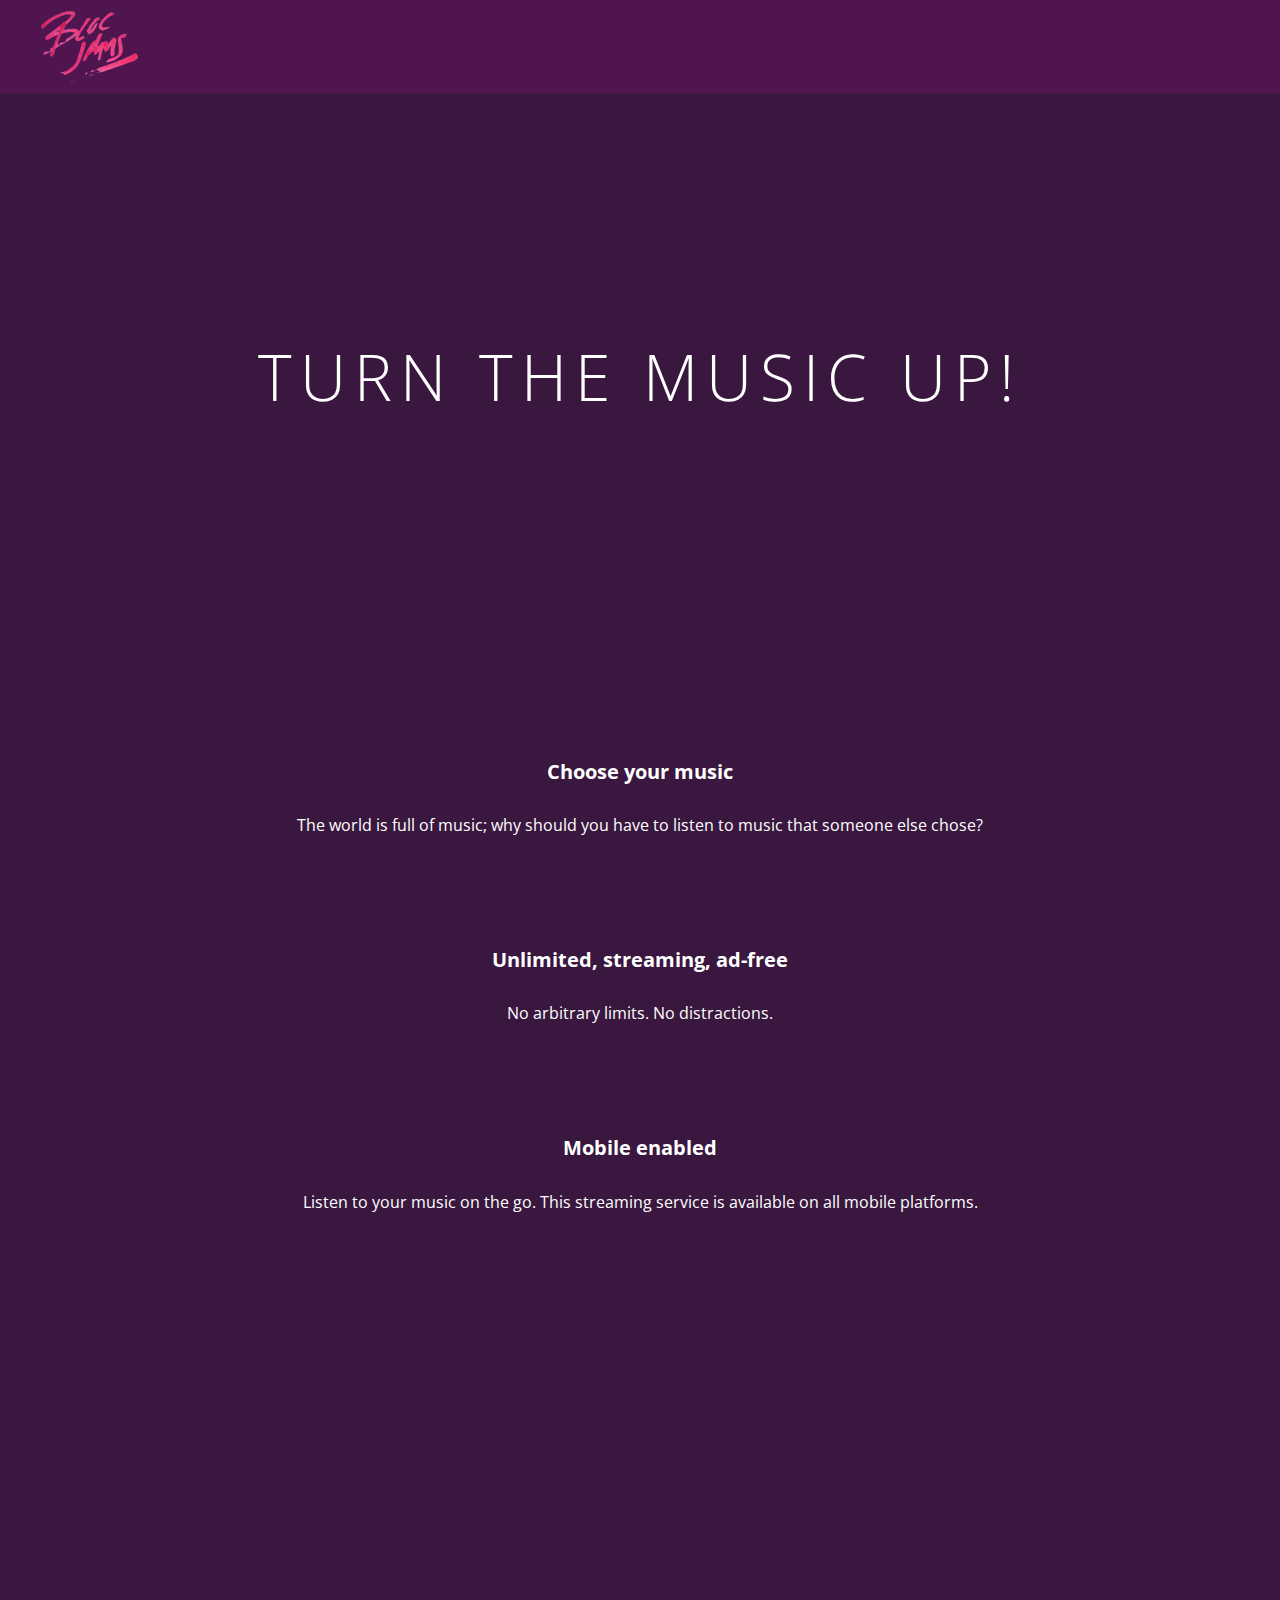
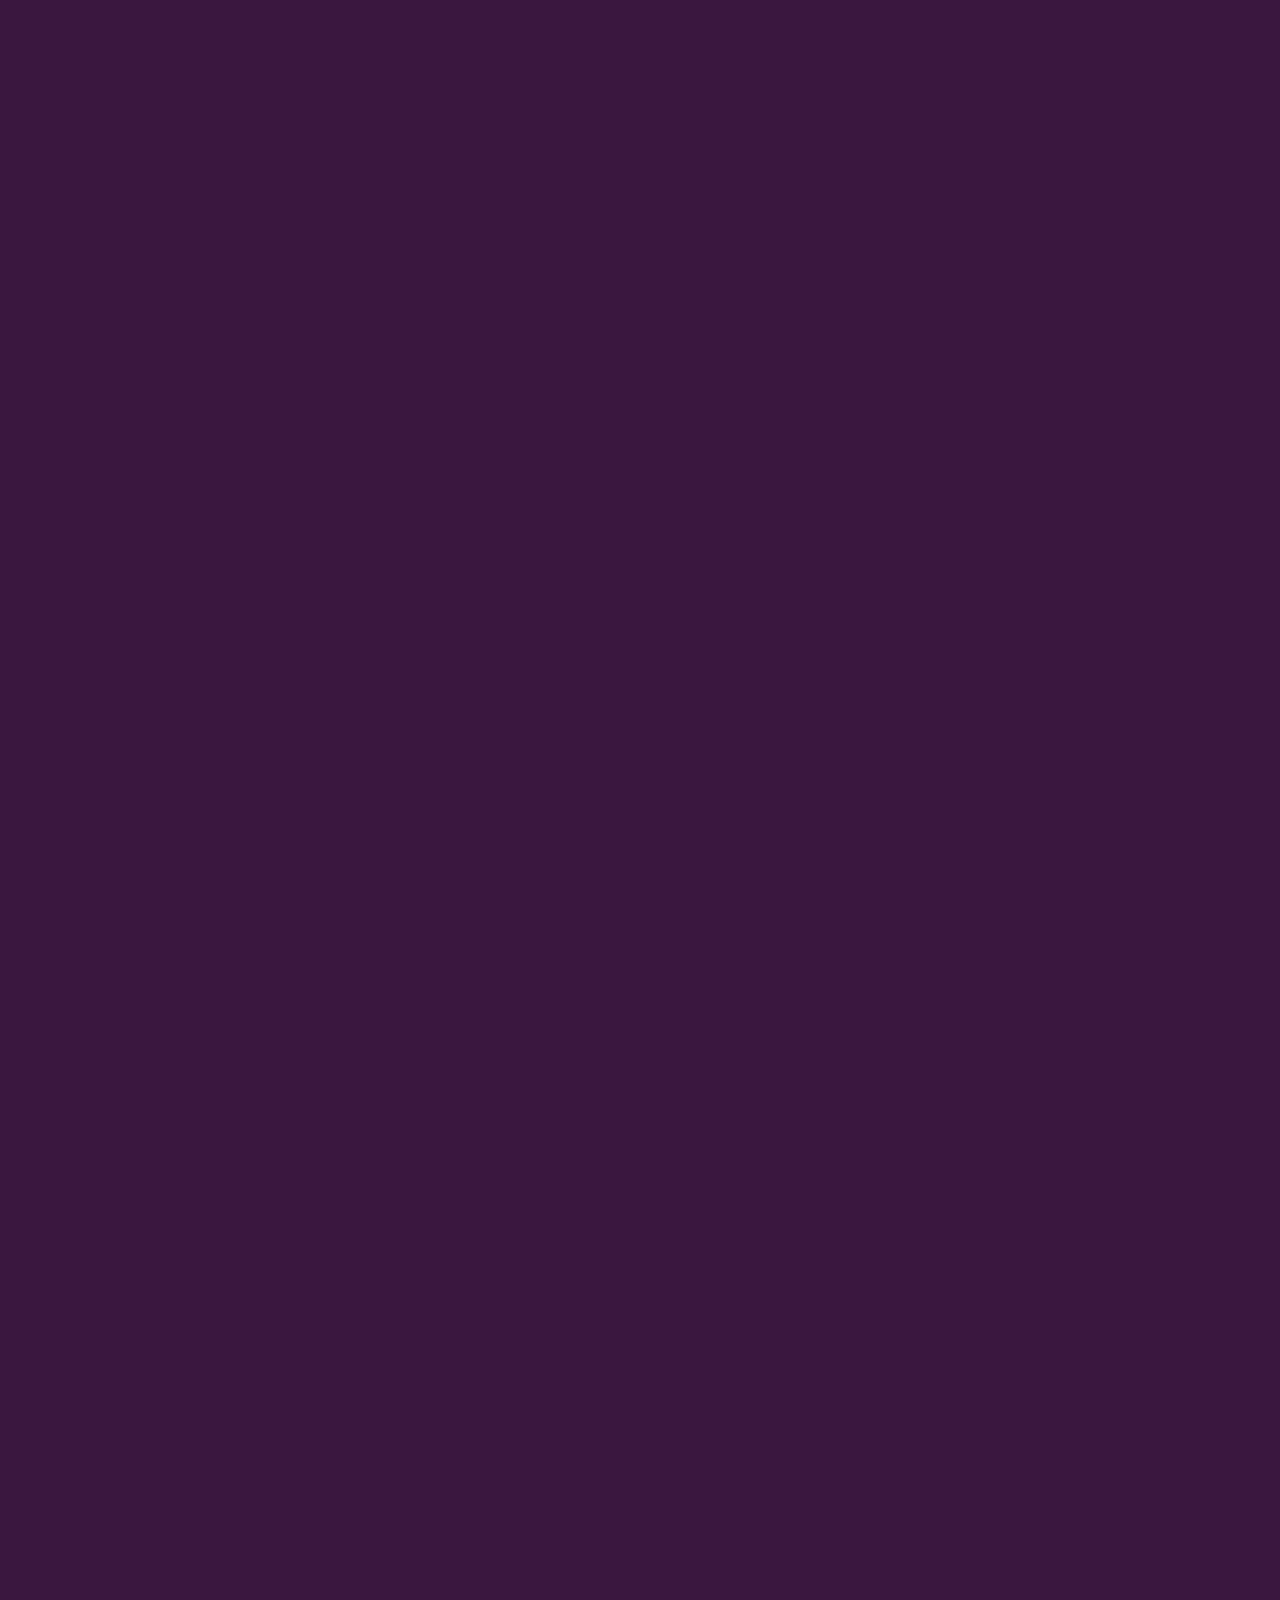
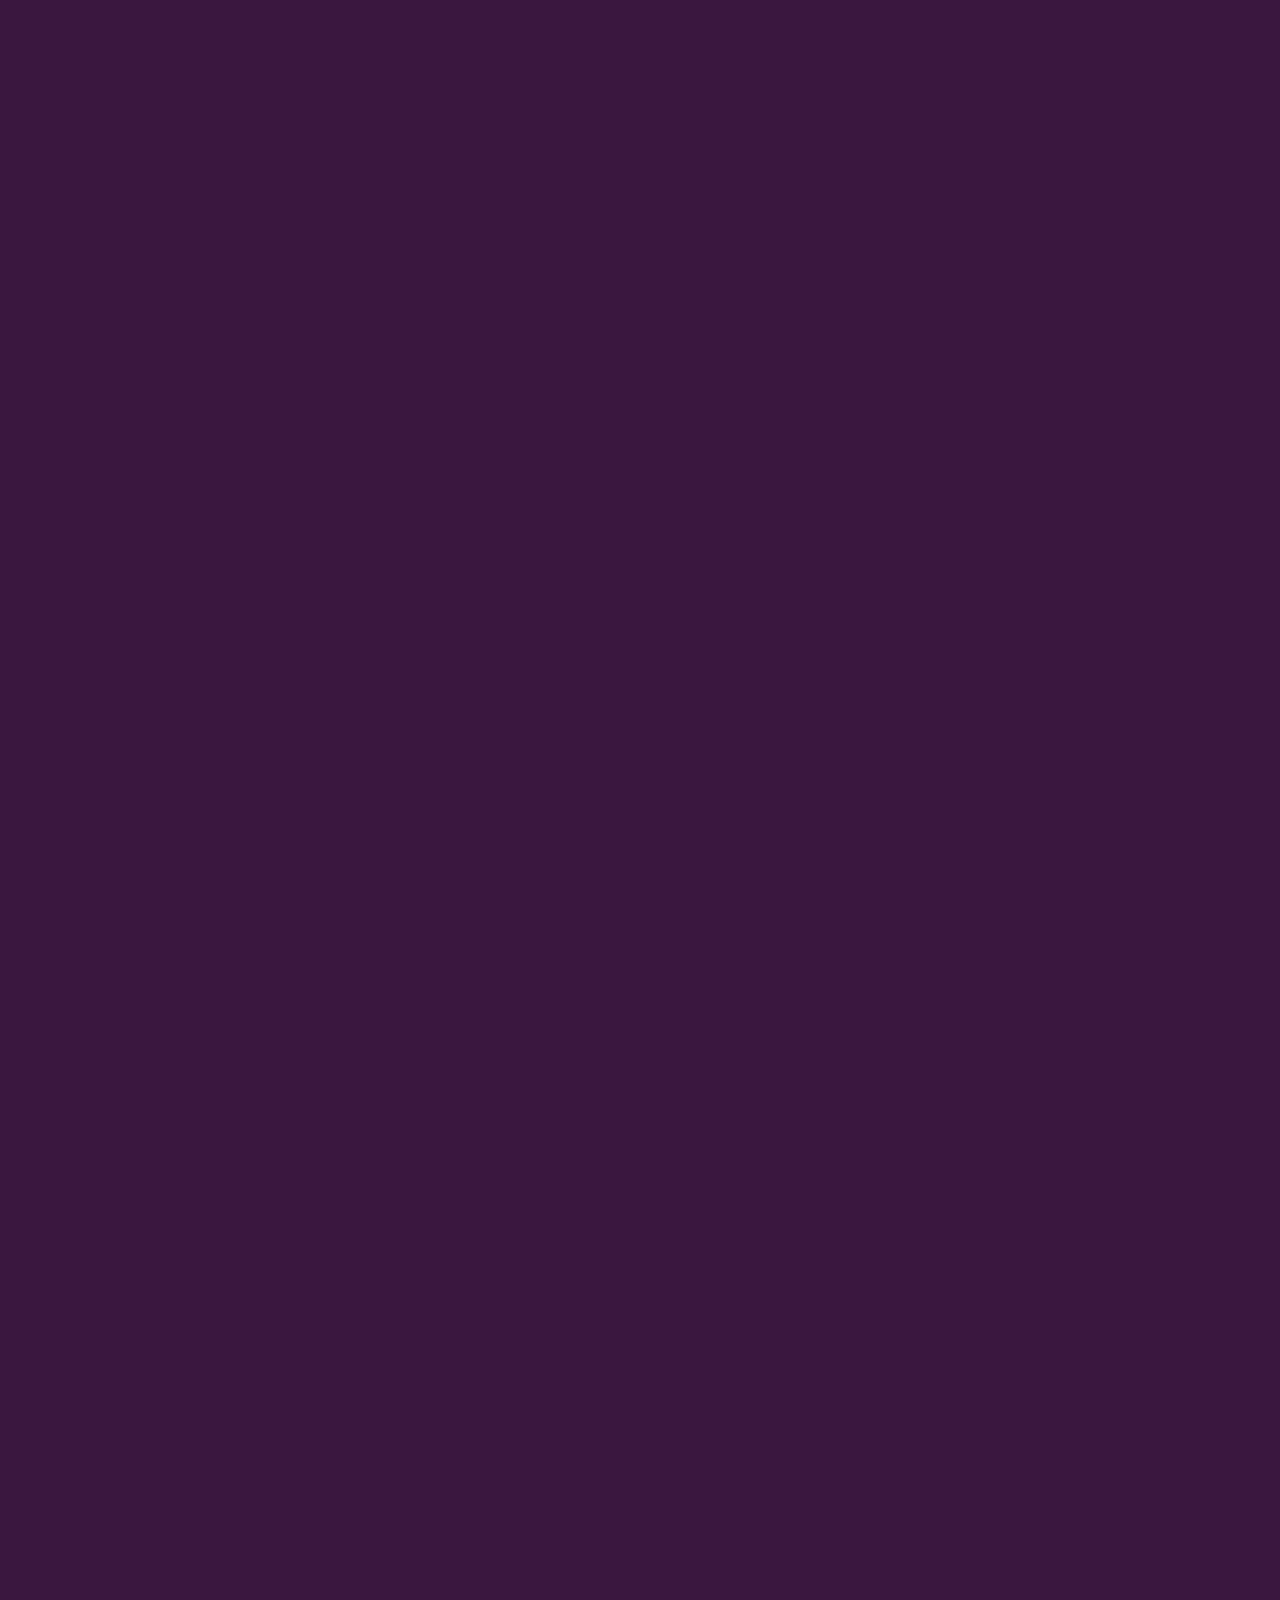
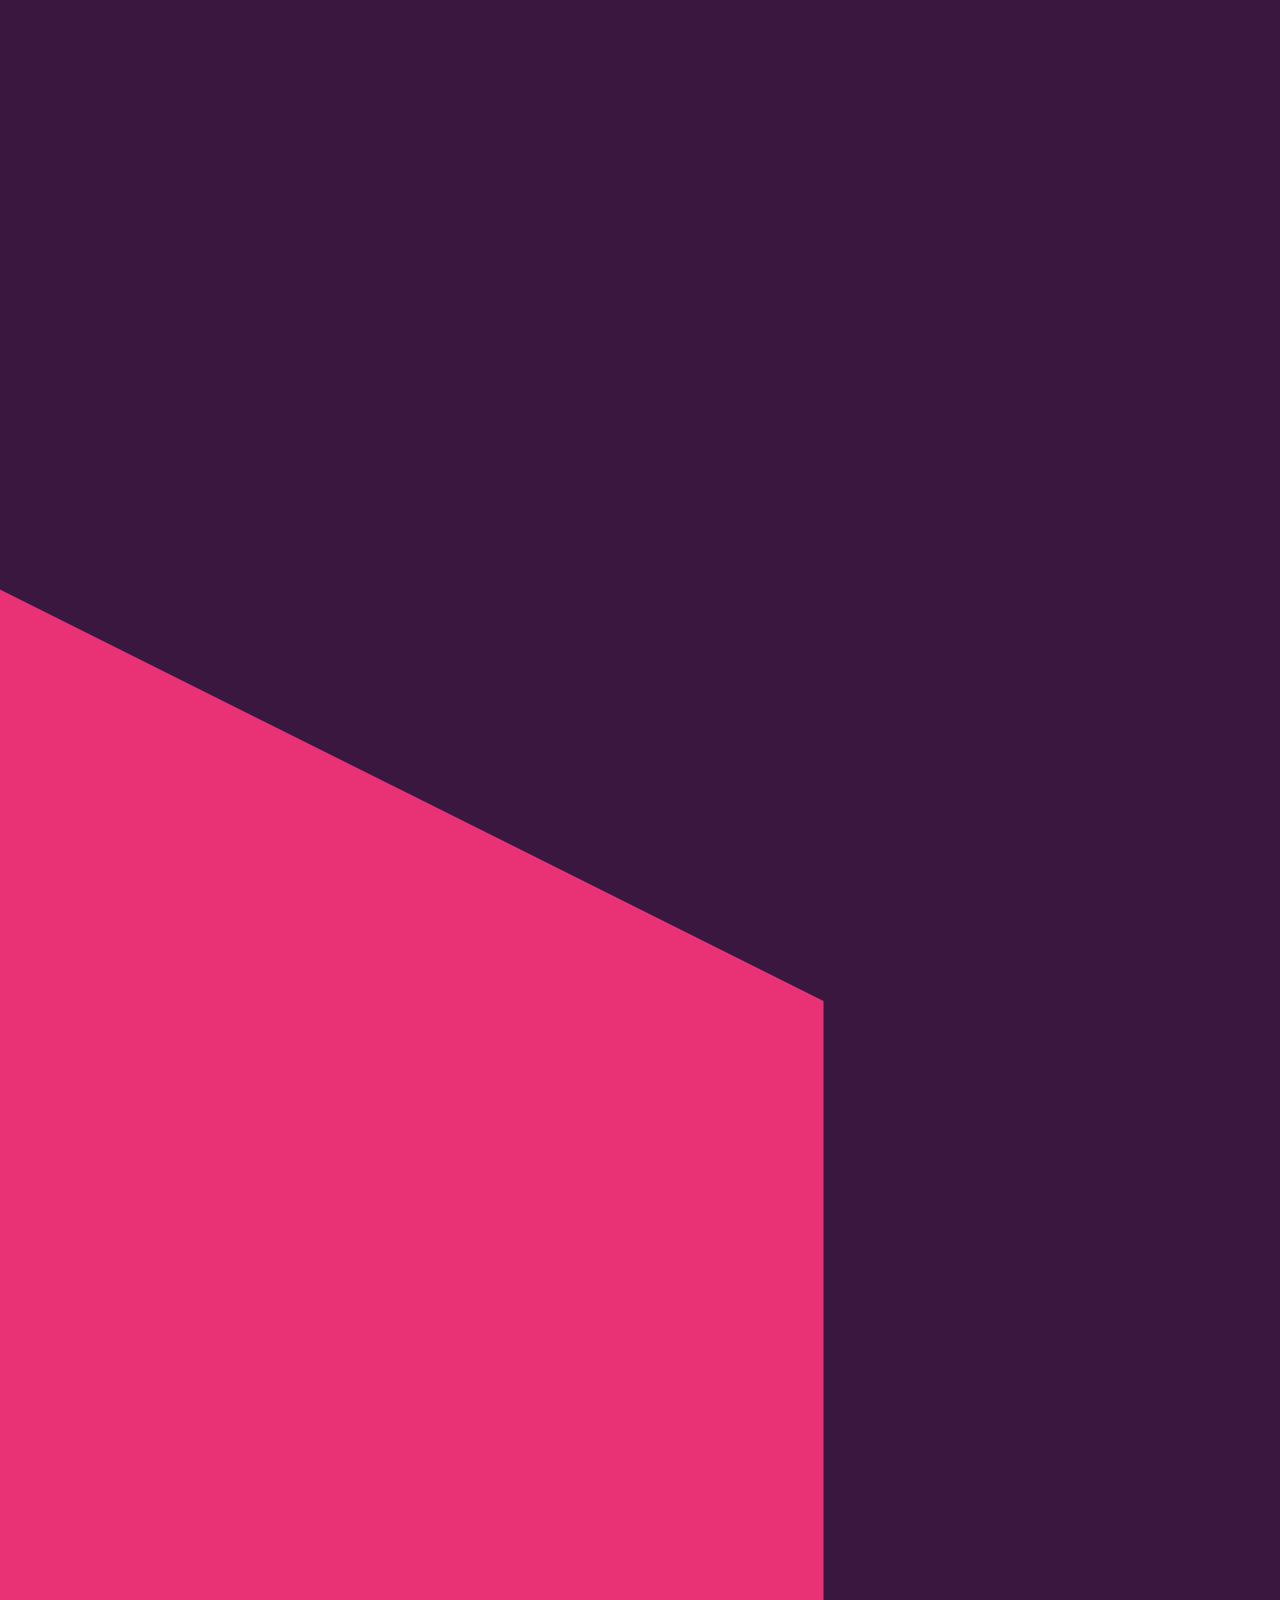
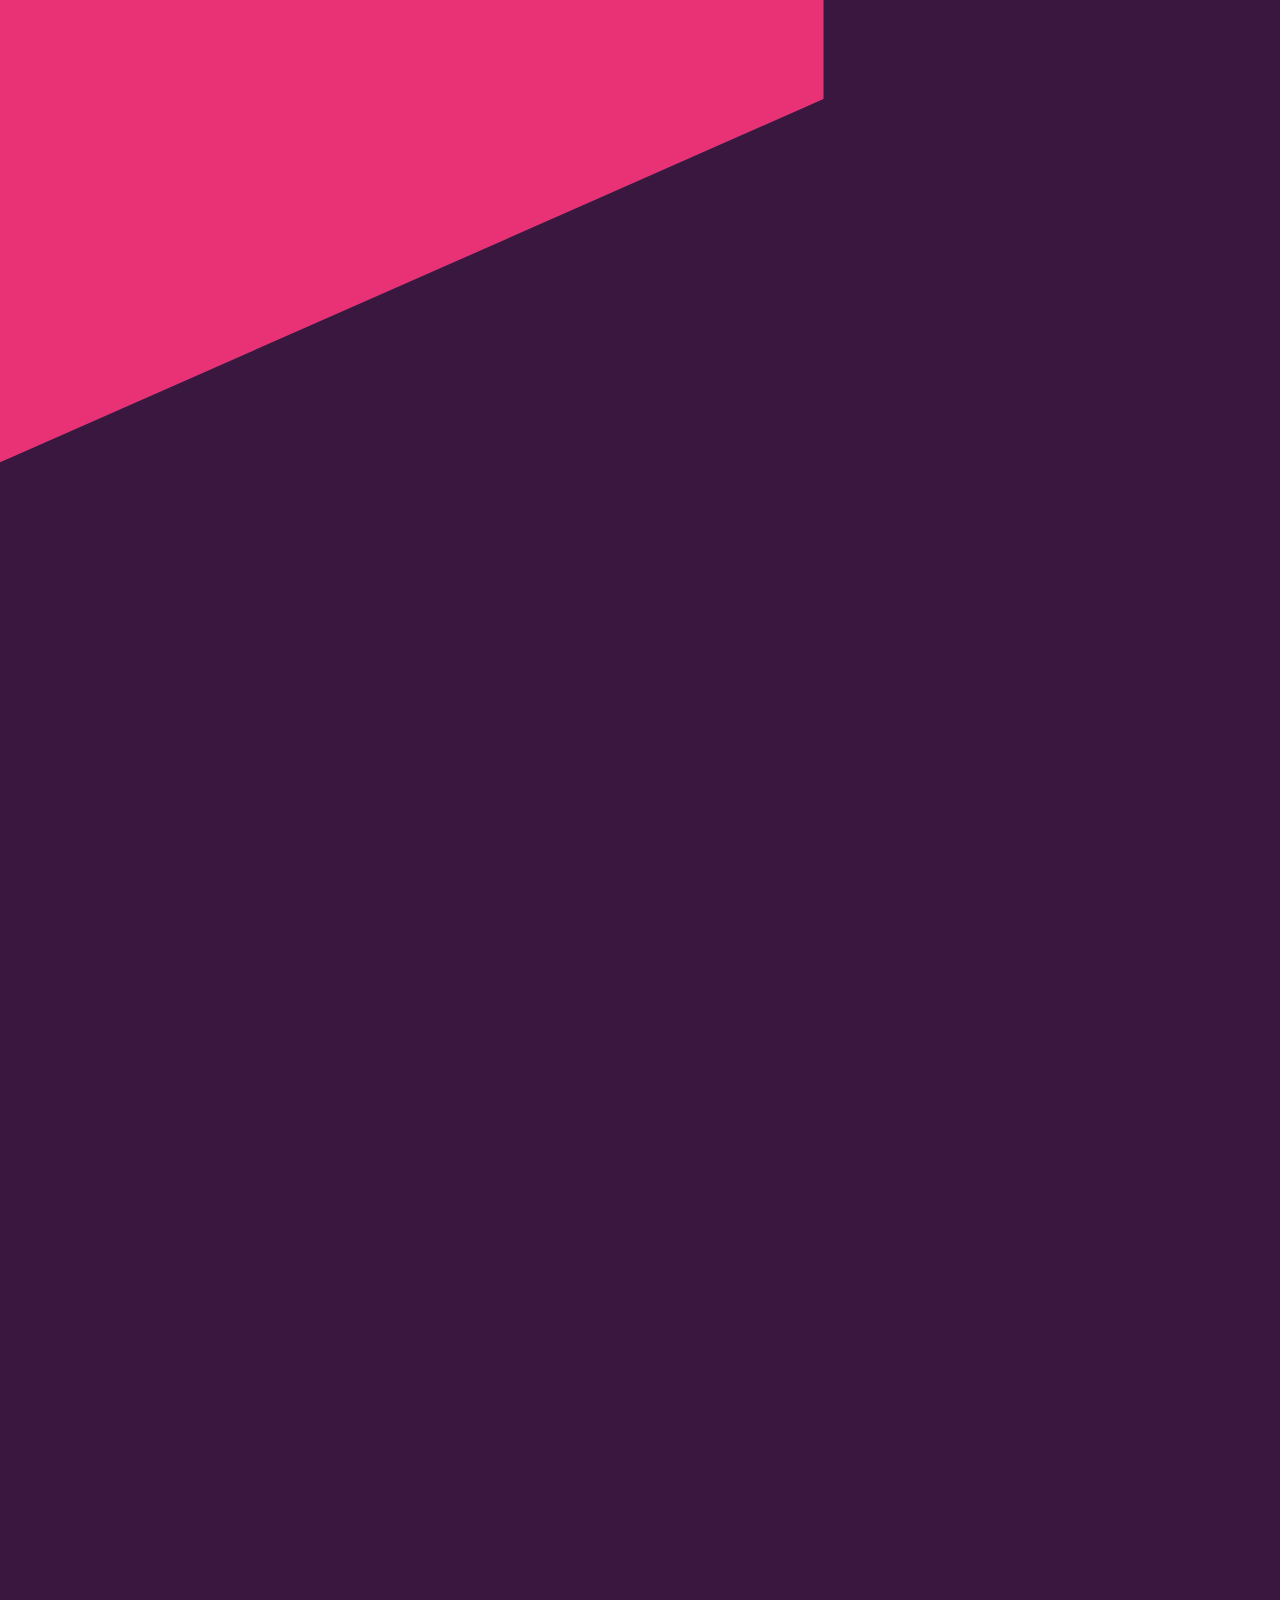
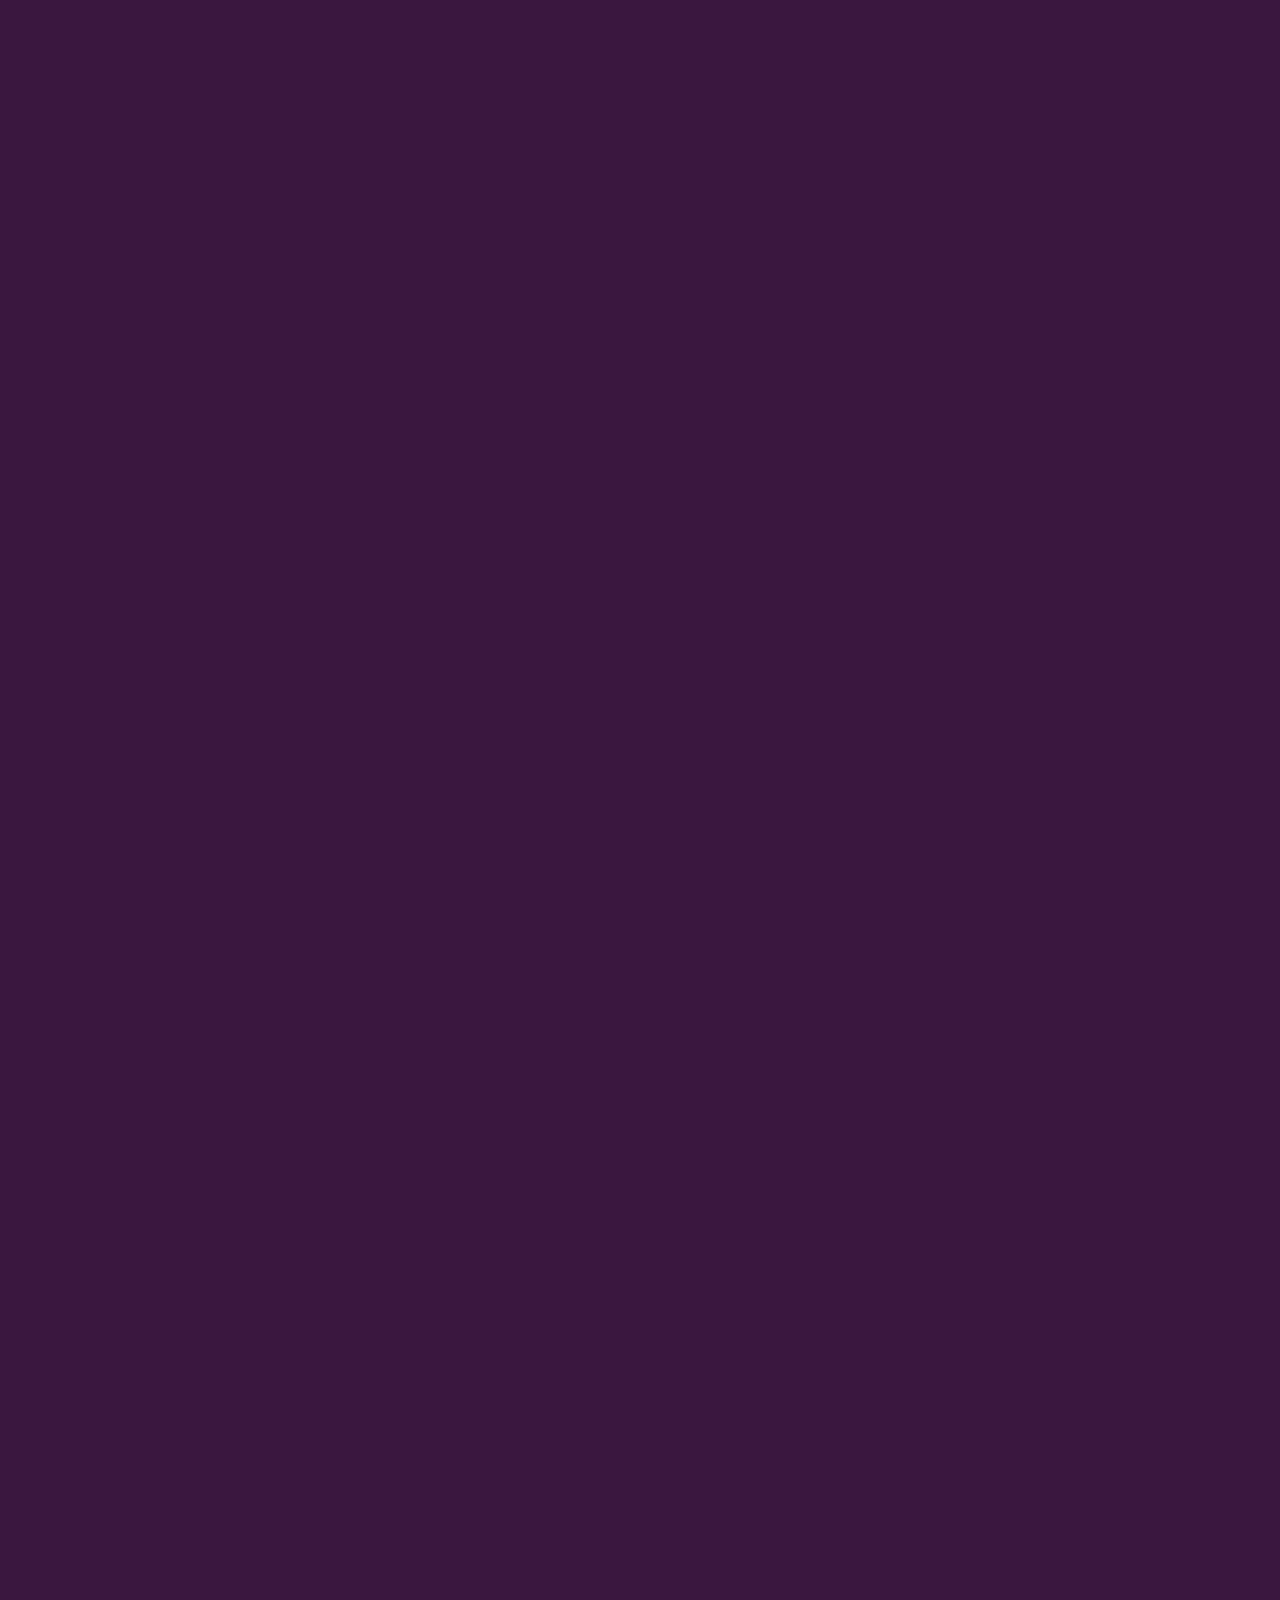
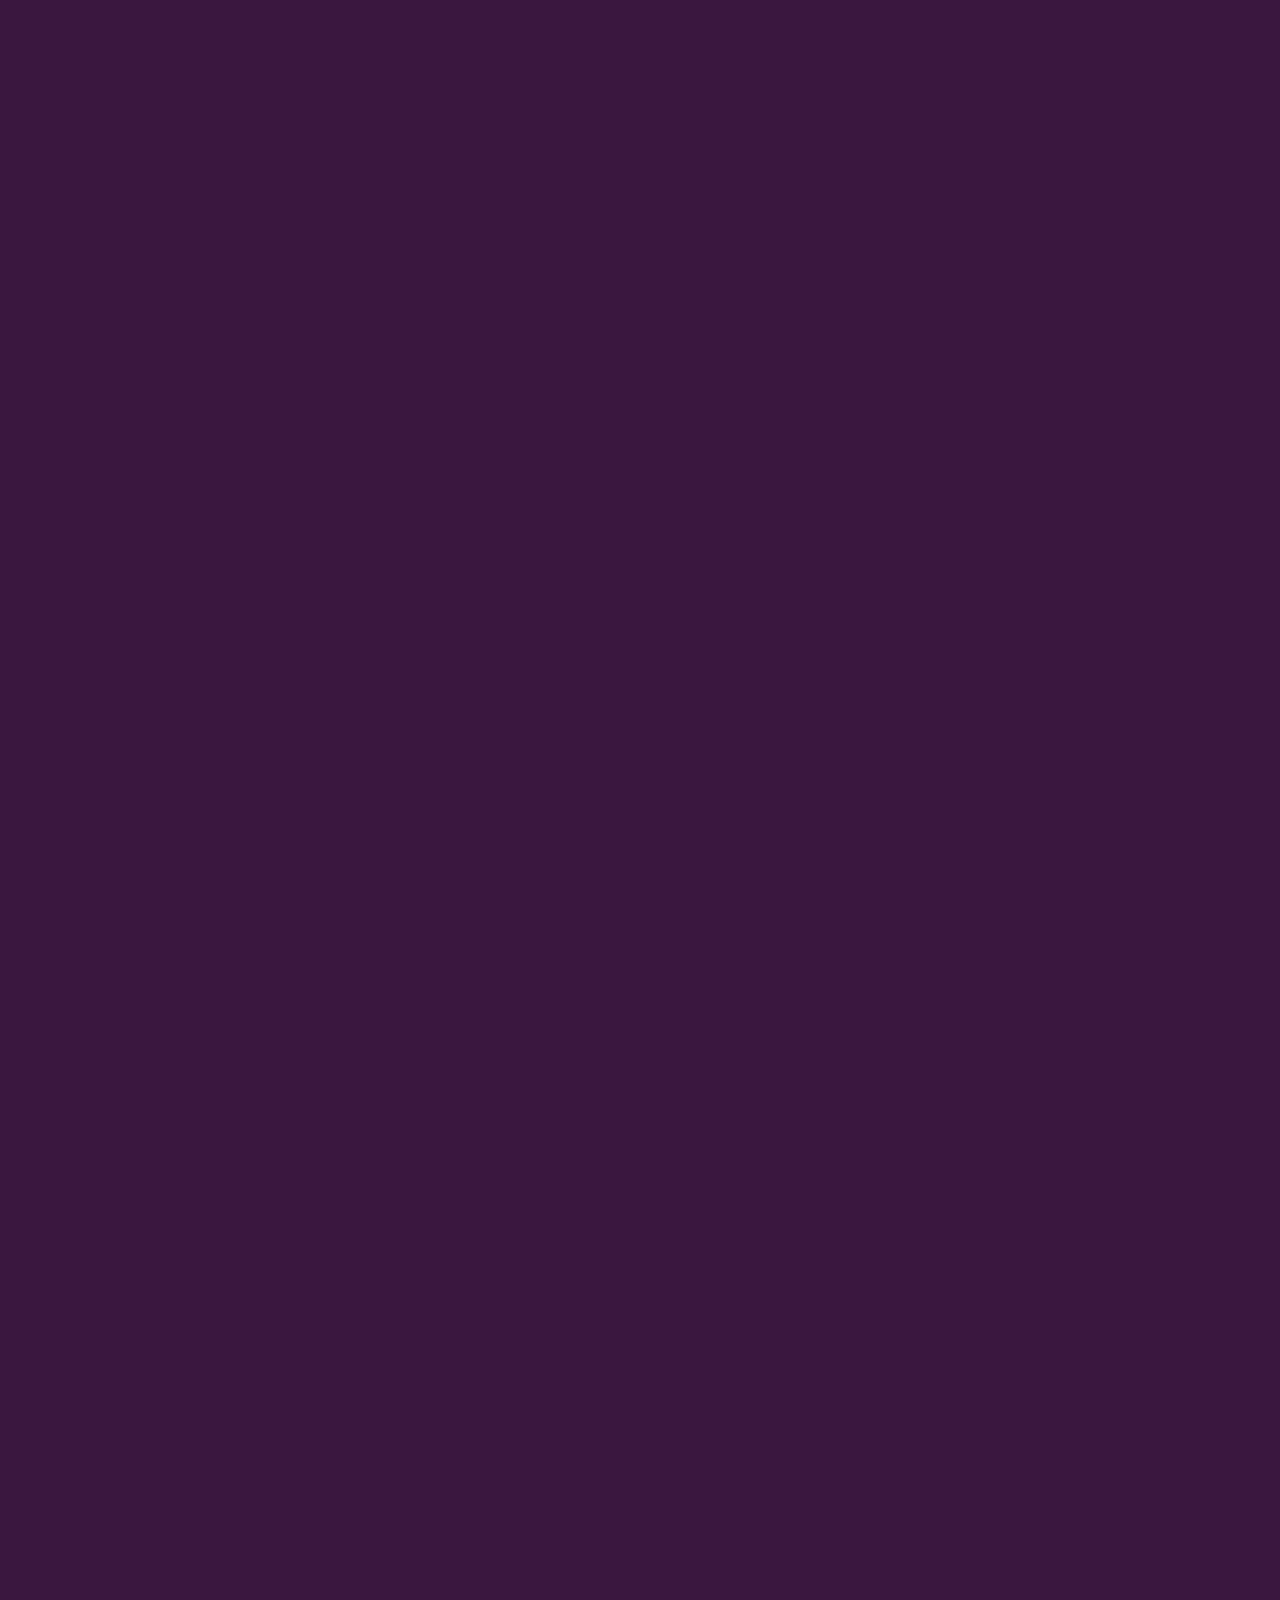
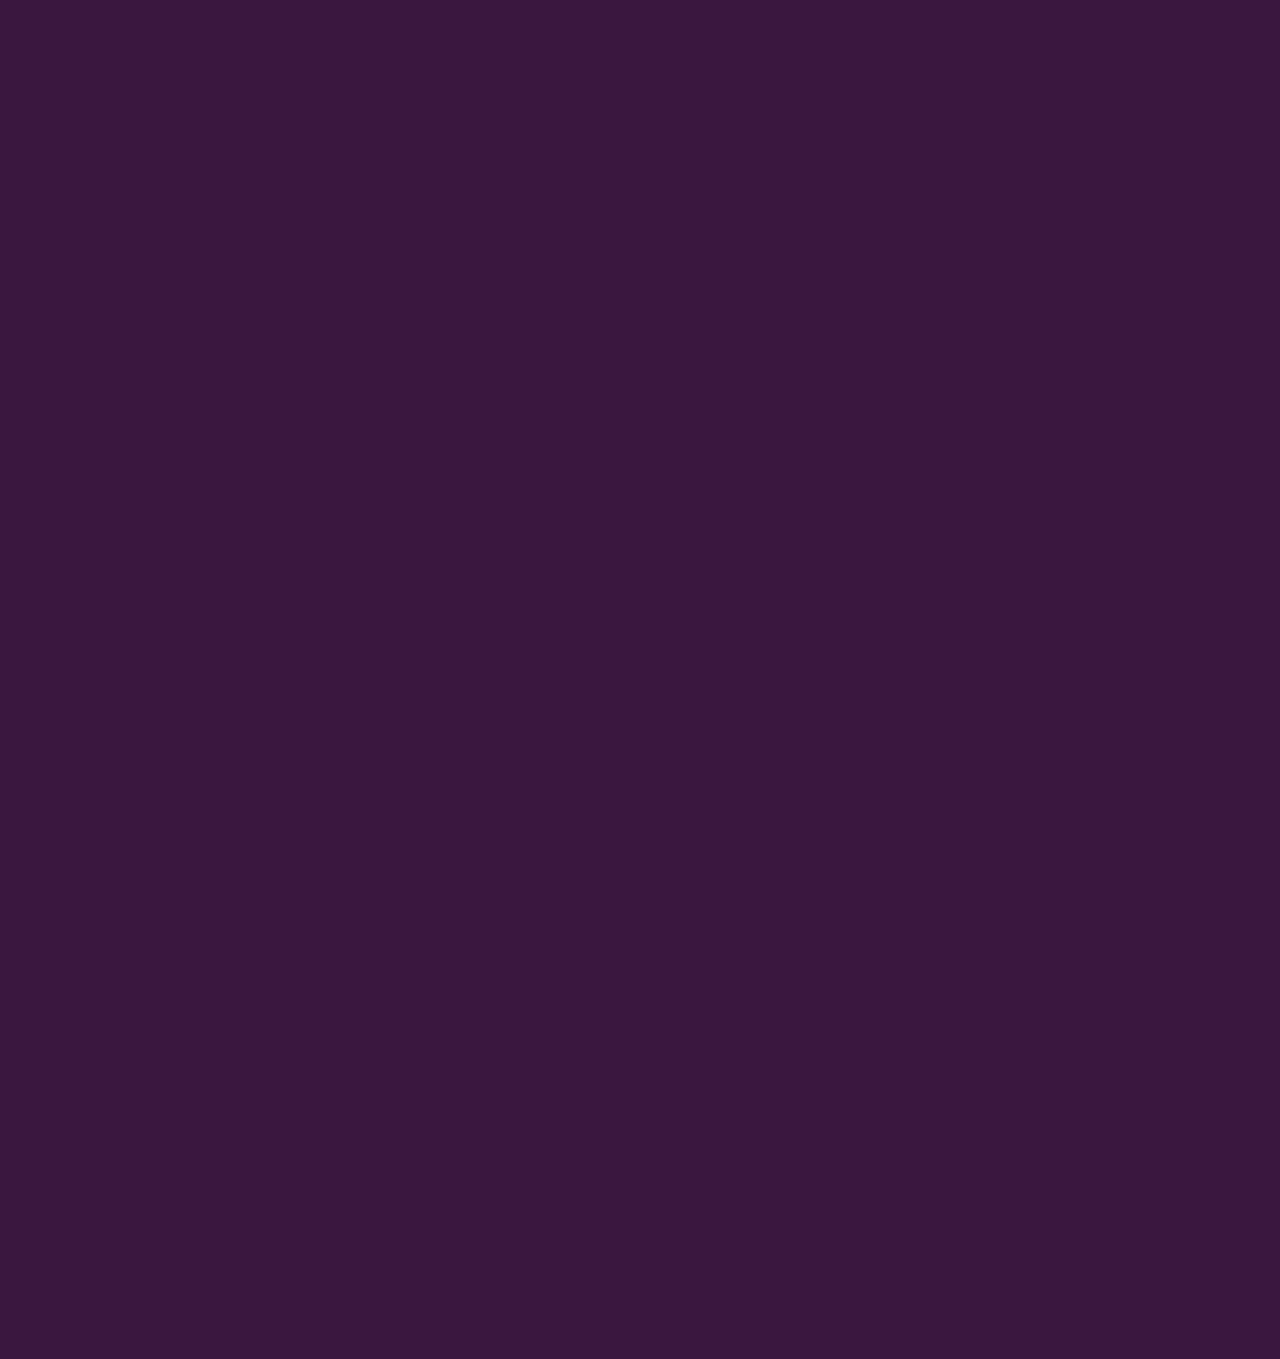
==== index.html @ 5a283691 "Collection View" ====
<!DOCTYPE html>
<html>
    <head>
        <title>Bloc Jams</title>
        <meta name="viewport" content="width=device-width, initial-scale=1">
        <link rel="stylesheet" type="text/css" href="http://fonts.googleapis.com/css?family=Open+Sans:400,800,600,700,300">
        <link rel="stylesheet" type="text/css" href="http://code.ionicframework.com/ionicons/2.0.1/css/ionicons.min.css">
        <link rel="stylesheet" type="text/css" href="styles/normalize.css">
        <link rel="stylesheet" type="text/css" href="styles/main.css">
        <link rel="stylesheet" type="text/css" href="styles/landing.css">
    </head>
    <body class="landing">
        <nav class="navbar">
            <a href="index.html" class="logo">
                <img src="assets/images/bloc_jams_logo.png" alt="bloc jams logo">
            </a>
            <div class="links-container">
                <a href="collection.html" class="navbar-link">collection></a>
            </div>
        </nav>
        <section class="hero-content">
            <h1 class="hero-title">Turn the music up!</h1>
        </section>
        <section class="selling-points container" "clearfix">
            <div class="point column third">
                <span class="ion-music-note"></span>
                <h5 class="point-title">Choose your music</h5>
                <p class="point-description">The world is full of music; why should you have to listen to music that someone else chose?</p>
            </div>
        <div class="point column third">
            <span class="ion-radio-waves"></span>
            <h5 class="point-title">Unlimited, streaming, ad-free</h5>
            <p class="point-description">No arbitrary limits. No distractions.</p>
        </div>
        <div class="point column third">
            <span class="ion-iphone"></span>
            <h5 class="point-title">Mobile enabled</h5>
            <p class="point-description">Listen to your music on the go. This streaming service is available on all mobile platforms.</p>
        </div>
        </section>
    </body>

</html>
---- styles/main.css ----
*, *:before, *:after {
    -moz-box-sizing: border-box;
    -webkit-box-sizing: border-box;
    box-sizing: border-box;
}

html {
    height: 100%;
    font-size: 100%;
}

body {
    font-family: 'Open Sans';
    color: white;
    min-height: 100%;
}

body.landing {
    background-color: rgb(58,23,63);
}

.navbar {
    padding: 0.5rem;
    position: relative;
    background-color: rgb(101,18,95);
    background-color: rgba(101,18,95,0.5);
    z-index: 1;
}

.navbar .logo {
    position: relative;
    left: 2rem;
    cursor: pointer;
}

.navbar .links-container {
    display: table;
    position: absolute;
    top: 0;
    right: 0;
    height: 100px;
    color: white;
    text-decoration: none;
}

.links-container .navbar-link {
    display: table-cell;
    position: relative;
    height: 100%;
    padding-left: 1rem;
    padding-right: 1rem;
    vertical-align: middle;
    color: white;
    font-size: 0625rem;
    letter-spacing: 0.05rem;
    font-weight: 700;
    text-transform: uppercase;
    text-decoration: none;
    cursor: pointer;
}

.links-container .navbar-link:hover {
    color: rgb(233,50,117);
}

.links-container .navbar-link:active {
    background-color: white;

.hero-content {
    position: relative;
    min-height: 600px;
    background-image: url(assets/images/bloc_jams_bg.jpg)
    background-repeat: no-repeat;
    background-position: center center;
    background-size: cover;
}

.hero-content .hero-title {
    position: absolute;
    top: 40%;
    -webkit-transform: translateY(-50%);
    -moz-transform: translateY(-50%);
    -ms-transform: translateY(-50%);
    transform: translateY(-50%);
    width: 100%;
    text-align: center;
    font-size: 4rem;
    font-weight: 300;
    text-transform: uppercase;
    letter-spacing: 0.5rem;
    text-shadow: 1px 1px 0px rgb(58,23,63);
}

.selling-points {
    position: relative;
    display: table;
    width: 100%;
}

.point {
    display: table-cell;
    position: relative;
    width: 33.3%;
    padding: 2rem;
    text-align: center;
}

.point .point-title {
    font-size: 1.25rem;
}

.ion-music-note,
.ion-radio-waves,
.ion-iphone {
    color: rgb(233,50,177);
    font-size: 5rem;
}

.container {
    margin: 0 auto;
    max-width: 64rem;
}

/*Medium and small screens (640px) */
@media (min-width: 640px) {
    html {font-size: 112%;}
    
    .column {
        float: left;
        padding-left: 1rem;
        padding-right: 1rem;
    }
    
    .column.full {width: 100%;}
    .column.two-thirds {width: 66.7%;}
    .column.half {width: 50%;}
    .column.third {widows: 33.3%;}
    .column.fourth {width: 25%;}
    .column.flow-opposite {float: right;}
}

/*large screens (1024px) */
@media (min-width: 1024px) {
    html {font-size: 120%;}
}

.clearfix: :before,
.clearfix: :after {
    content: " ";
    display: table;
}

.clearfix: :after {
    clear: both;
}
---- styles/landing.css ----
body.landing {
    background-color: rgb(58,23,63);
}

.hero-content {
    position: relative;
    min-height: 600px;
    background-image: url(assets/images/bloc_jams_bg.jpg);
    background-repeat: no-repeat;
    background-position: center center;
    background-size: cover;
}

.hero-content .hero-title {
    position: absolute;
    top: 40%;
    -webkit-transform: translateY(-50%);
    -moz-transform: translateY(-50%);
    transform: translateY(-50%);
    width: 100%;
    text-align: center;
    font-size: 4rem;
    font-weight: 300;
    text-transform: uppercase;
    letter-spacing: 0.5rem;
    text-shadow: 1px 1px 0px rgb(58,23,63);
}

.selling-points {
    position: relative;
    -webkit-box-sizing: border-box;
    -moz-box-sizing: border-box;
    box-sizing: border-box;
}

.point {
    position: relative;
    padding: 2rem;
    text-align: center;
}

.point .point-title {
    font-size: 1.25rem;
}

.ion-music-note,
.ion-radio-waves,
.ion-iphone {
    color: rgb(233,50,117);
    font-size: 5rem;
}
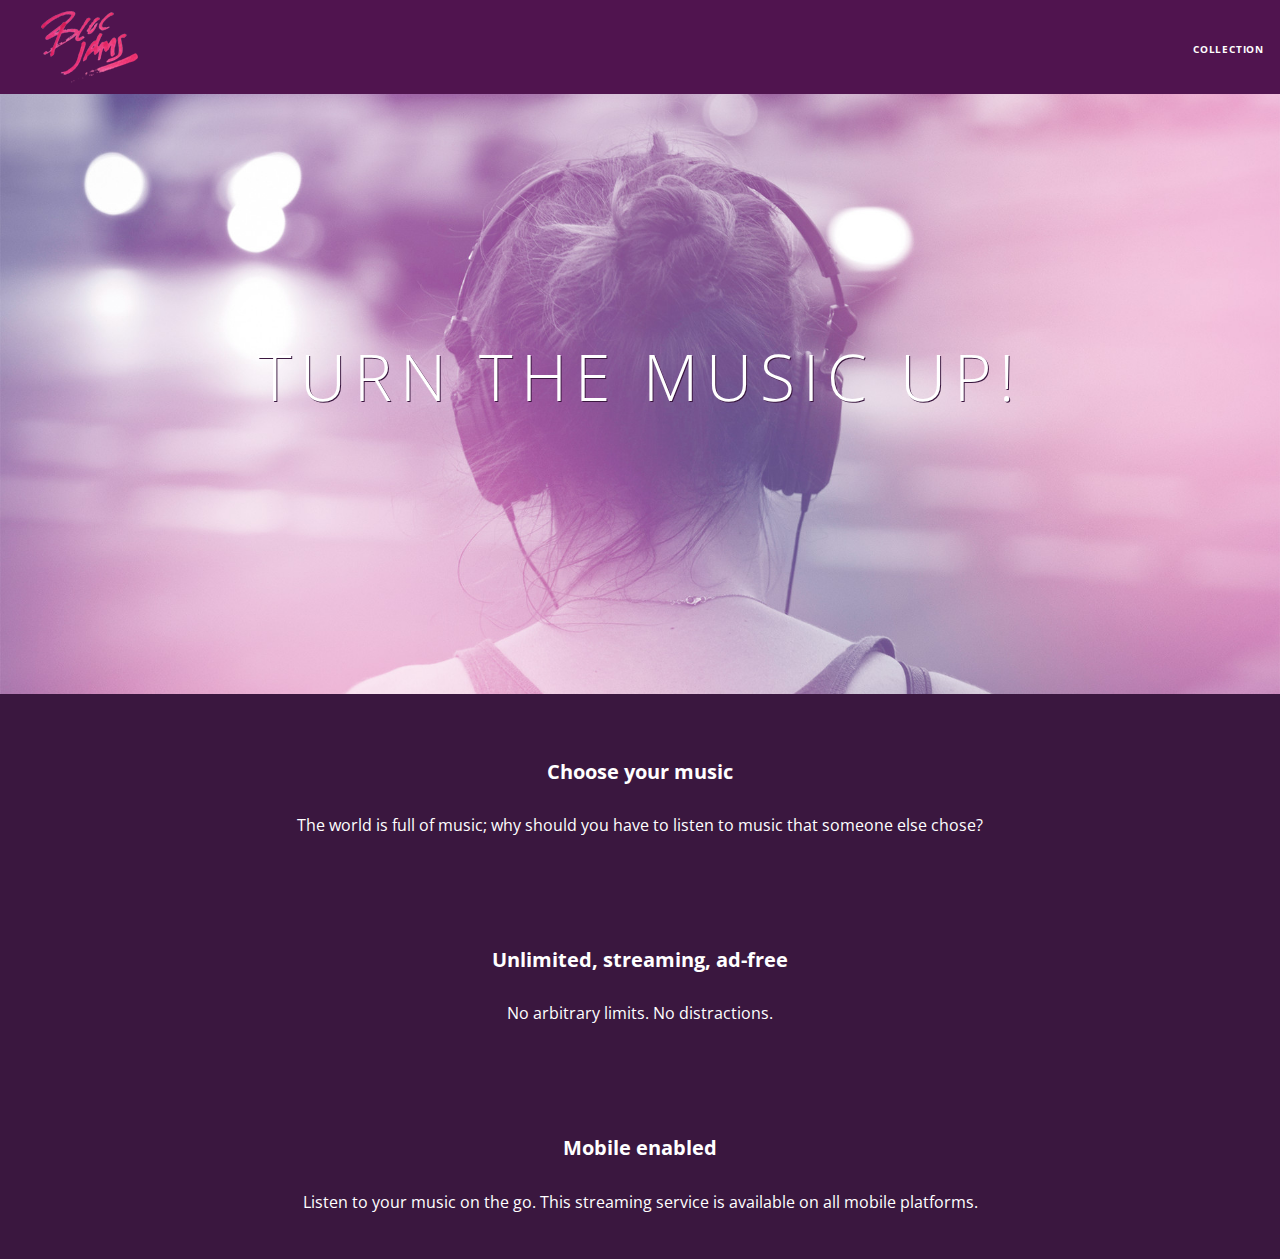
==== commit 17fbaf45: "Fixing previous errors" ====
--- a/index.html
+++ b/index.html
@@ -15,7 +15,7 @@
                 <img src="assets/images/bloc_jams_logo.png" alt="bloc jams logo">
             </a>
             <div class="links-container">
-                <a href="collection.html" class="navbar-link">collection></a>
+                <a href="collection.html" class="navbar-link">collection</a>
             </div>
         </nav>
         <section class="hero-content">
--- a/styles/main.css
+++ b/styles/main.css
@@ -51,7 +51,7 @@
     padding-right: 1rem;
     vertical-align: middle;
     color: white;
-    font-size: 0625rem;
+    font-size: 0.625rem;
     letter-spacing: 0.05rem;
     font-weight: 700;
     text-transform: uppercase;
@@ -69,7 +69,7 @@
 .hero-content {
     position: relative;
     min-height: 600px;
-    background-image: url(assets/images/bloc_jams_bg.jpg)
+    background-image: url(../assets/images/bloc_jams_bg.jpg)
     background-repeat: no-repeat;
     background-position: center center;
     background-size: cover;
--- a/styles/landing.css
+++ b/styles/landing.css
@@ -5,7 +5,7 @@
 .hero-content {
     position: relative;
     min-height: 600px;
-    background-image: url(assets/images/bloc_jams_bg.jpg);
+    background-image: url(../assets/images/bloc_jams_bg.jpg);
     background-repeat: no-repeat;
     background-position: center center;
     background-size: cover;
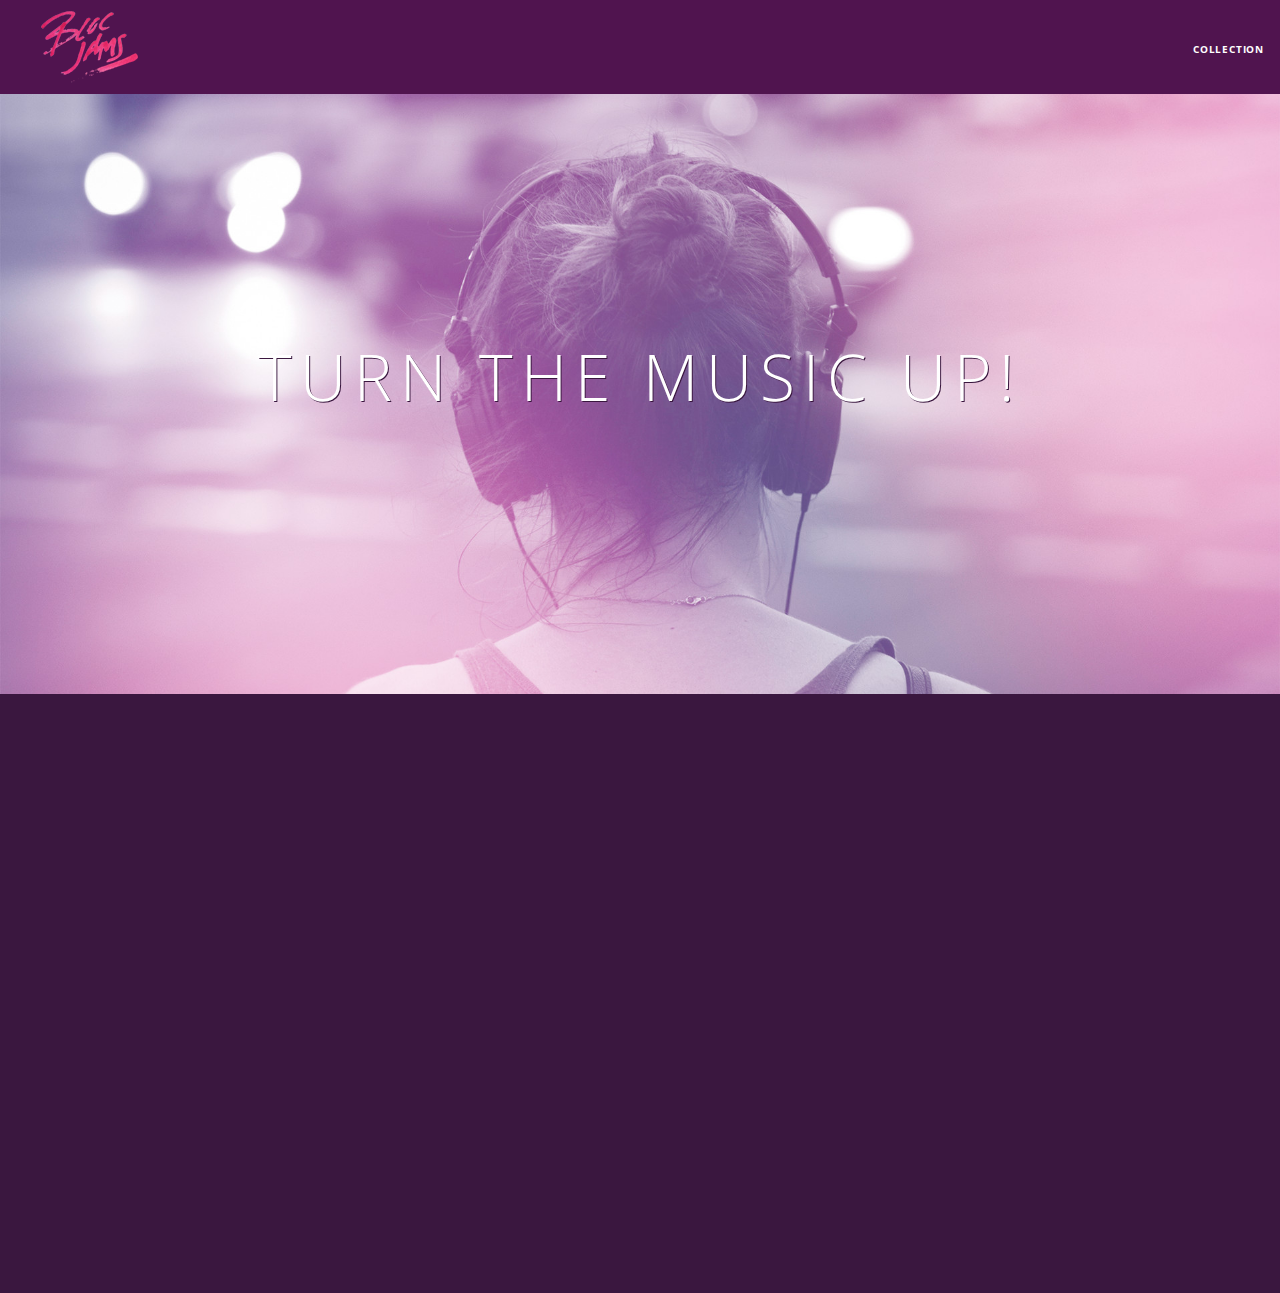
==== commit 6666997f: "Add JS file for BlocSpot" ====
--- a/index.html
+++ b/index.html
@@ -38,6 +38,9 @@
             <p class="point-description">Listen to your music on the go. This streaming service is available on all mobile platforms.</p>
         </div>
         </section>
+        <script>
+            <script src="scripts/landing.js">
+        </script>
     </body>
 
 </html>--- a/styles/landing.css
+++ b/styles/landing.css
@@ -37,6 +37,16 @@
     position: relative;
     padding: 2rem;
     text-align: center;
+    opacity: 0;
+    -webkit-transform: scaleX(0.9) translateY(3rem);
+    -moz-transform: scaleX(0.9) translateY(3rem);
+    transform: scale(0.9) translateY(3rem);
+    -webkit-transition: all 0.25s linear;
+    -moz-transition: all 0.25s linear;
+    transition: all 0.25s linear;
+    -webkit-transition-delay: 0.2s;
+    -moz-transition-delay: 0.2s;
+    transition-delay: 0.2s;
 }
 
 .point .point-title {
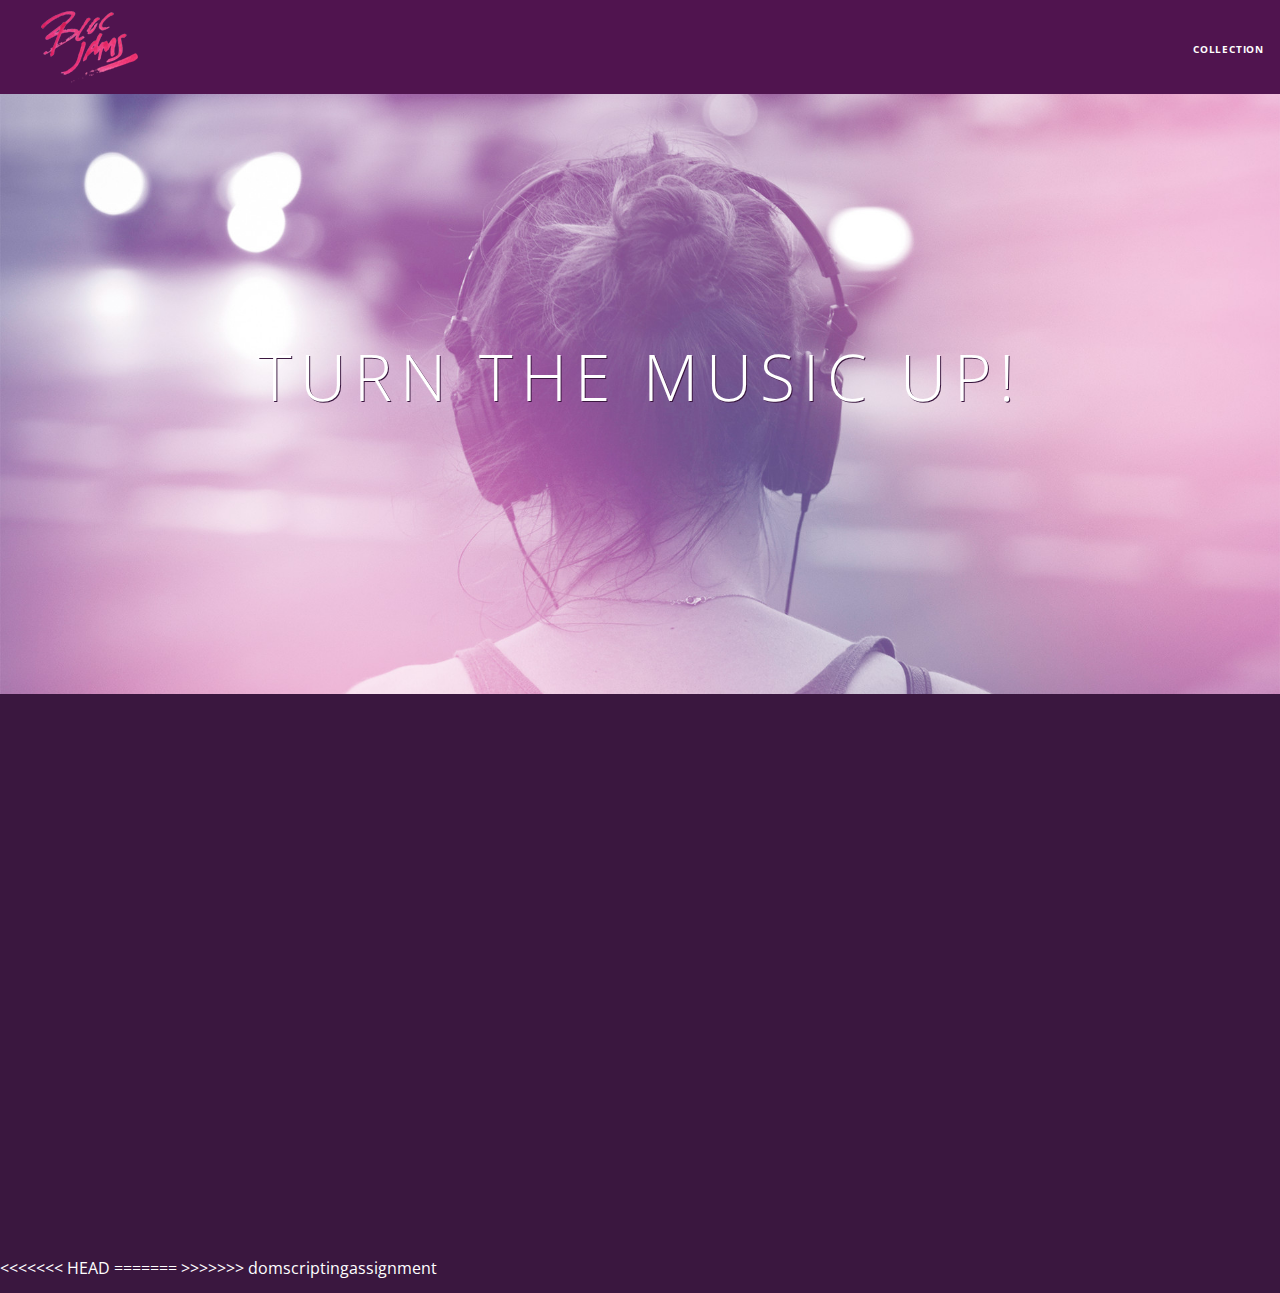
==== commit 5d15334b: "merge of DSA" ====
--- a/index.html
+++ b/index.html
@@ -38,9 +38,11 @@
             <p class="point-description">Listen to your music on the go. This streaming service is available on all mobile platforms.</p>
         </div>
         </section>
-        <script>
-            <script src="scripts/landing.js">
-        </script>
+<<<<<<< HEAD
+=======
+        <script src="scripts/utilities.js"></script>
+>>>>>>> domscriptingassignment
+        <script src="scripts/landing.js"></script>
     </body>
 
 </html>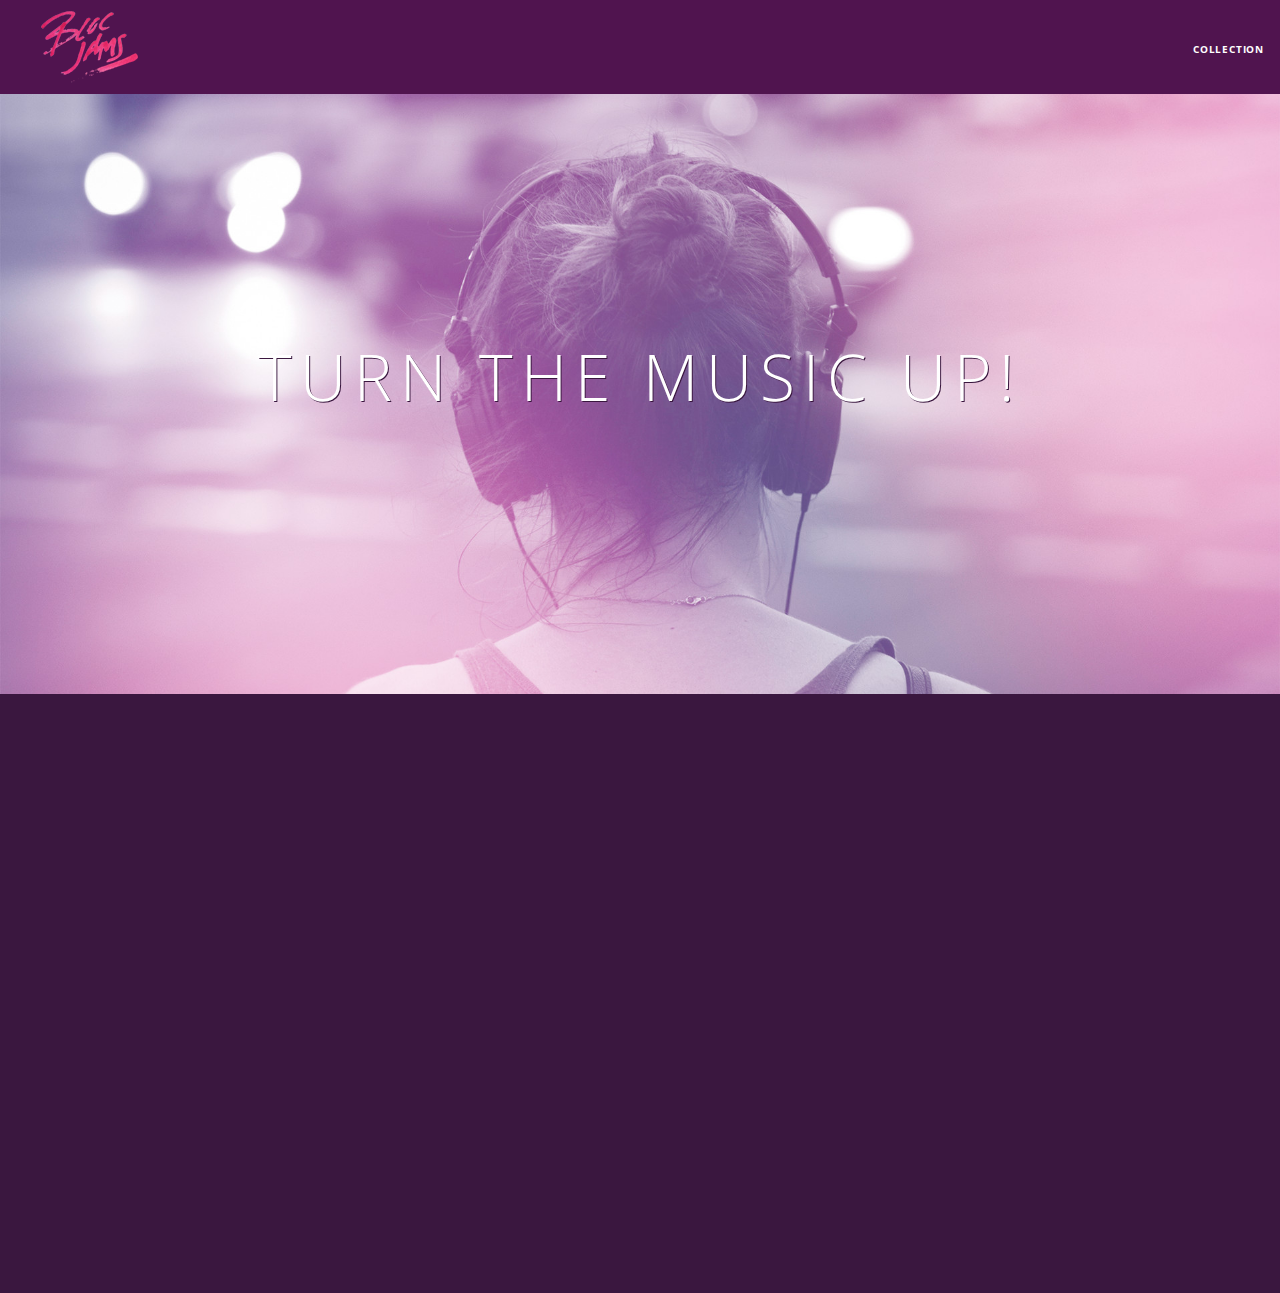
==== commit 6311cf68: "Fixing a DIFF error" ====
--- a/index.html
+++ b/index.html
@@ -38,10 +38,7 @@
             <p class="point-description">Listen to your music on the go. This streaming service is available on all mobile platforms.</p>
         </div>
         </section>
-<<<<<<< HEAD
-=======
         <script src="scripts/utilities.js"></script>
->>>>>>> domscriptingassignment
         <script src="scripts/landing.js"></script>
     </body>
 
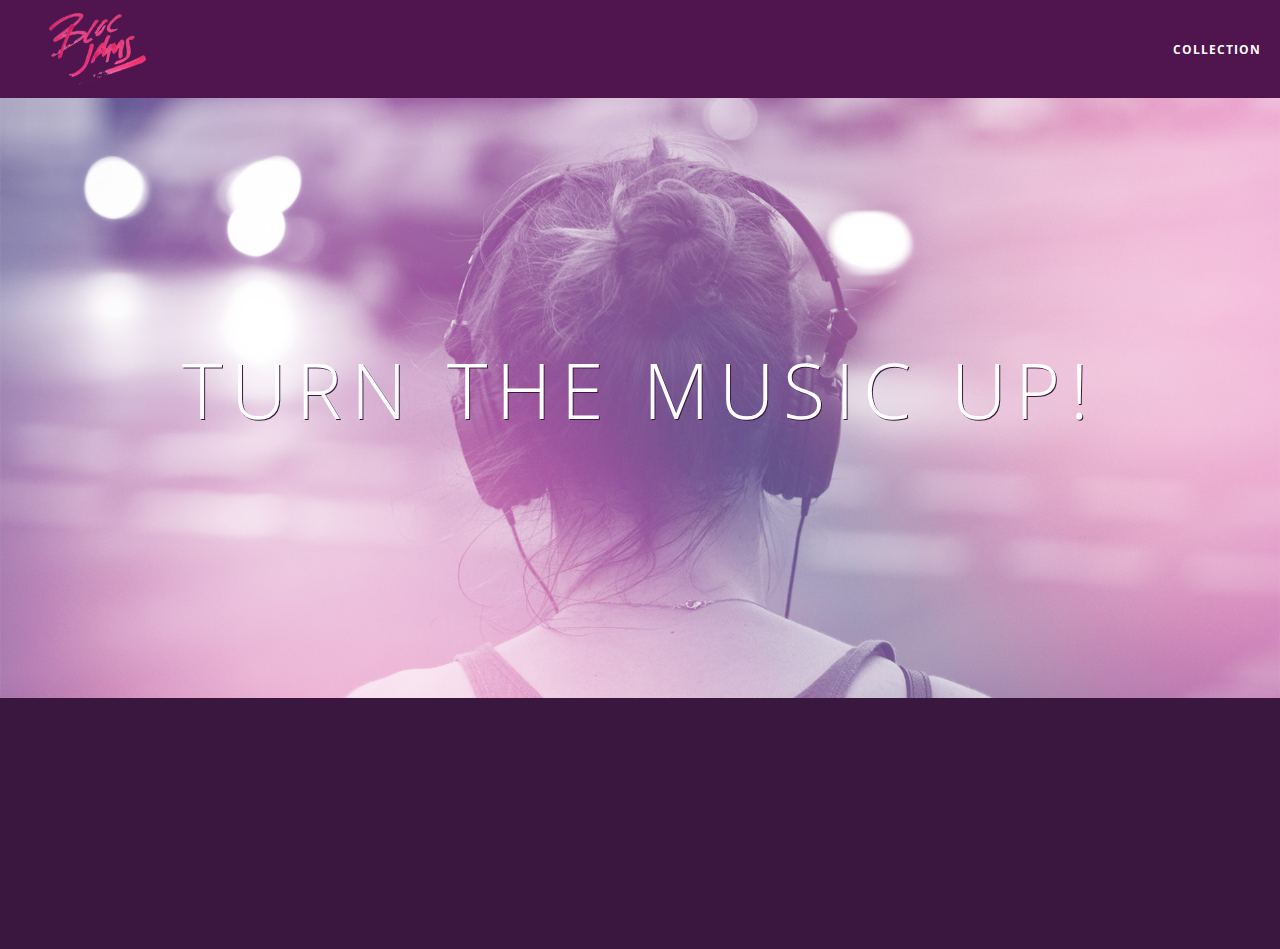
==== commit bfc10109: "Merge pull request #7 from rdnewman/checkpoint16" ====
--- a/index.html
+++ b/index.html
@@ -21,25 +21,24 @@
         <section class="hero-content">
             <h1 class="hero-title">Turn the music up!</h1>
         </section>
-        <section class="selling-points container" "clearfix">
+        <section class="selling-points container clearfix">
             <div class="point column third">
                 <span class="ion-music-note"></span>
                 <h5 class="point-title">Choose your music</h5>
                 <p class="point-description">The world is full of music; why should you have to listen to music that someone else chose?</p>
             </div>
-        <div class="point column third">
-            <span class="ion-radio-waves"></span>
-            <h5 class="point-title">Unlimited, streaming, ad-free</h5>
-            <p class="point-description">No arbitrary limits. No distractions.</p>
-        </div>
-        <div class="point column third">
-            <span class="ion-iphone"></span>
-            <h5 class="point-title">Mobile enabled</h5>
-            <p class="point-description">Listen to your music on the go. This streaming service is available on all mobile platforms.</p>
-        </div>
+            <div class="point column third">
+                <span class="ion-radio-waves"></span>
+                <h5 class="point-title">Unlimited, streaming, ad-free</h5>
+                <p class="point-description">No arbitrary limits. No distractions.</p>
+            </div>
+            <div class="point column third">
+                <span class="ion-iphone"></span>
+                <h5 class="point-title">Mobile enabled</h5>
+                <p class="point-description">Listen to your music on the go. This streaming service is available on all mobile platforms.</p>
+            </div>
         </section>
-        <script src="scripts/utilities.js"></script>
+        <script src="https://code.jquery.com/jquery-2.1.3.min.js"></script>
         <script src="scripts/landing.js"></script>
     </body>
-
-</html>+</html>
--- a/styles/main.css
+++ b/styles/main.css
@@ -15,14 +15,14 @@
     min-height: 100%;
 }
 
-body.landing {
+/*body.landing {
     background-color: rgb(58,23,63);
-}
+}*/
 
 .navbar {
     padding: 0.5rem;
     position: relative;
-    background-color: rgb(101,18,95);
+    /*background-color: rgb(101,18,95);*/
     background-color: rgba(101,18,95,0.5);
     z-index: 1;
 }
@@ -63,9 +63,10 @@
     color: rgb(233,50,117);
 }
 
-.links-container .navbar-link:active {
+/*.links-container .navbar-link:active {
     background-color: white;
-
+}*/
+/*
 .hero-content {
     position: relative;
     min-height: 600px;
@@ -114,27 +115,31 @@
 .ion-iphone {
     color: rgb(233,50,177);
     font-size: 5rem;
-}
+}*/
 
 .container {
     margin: 0 auto;
     max-width: 64rem;
 }
 
+.container .narrow {
+    max-width: 56rem;
+}
+
 /*Medium and small screens (640px) */
 @media (min-width: 640px) {
     html {font-size: 112%;}
-    
+
     .column {
         float: left;
         padding-left: 1rem;
         padding-right: 1rem;
     }
-    
+
     .column.full {width: 100%;}
     .column.two-thirds {width: 66.7%;}
     .column.half {width: 50%;}
-    .column.third {widows: 33.3%;}
+    .column.third {width: 33.3%;}
     .column.fourth {width: 25%;}
     .column.flow-opposite {float: right;}
 }
@@ -144,12 +149,12 @@
     html {font-size: 120%;}
 }
 
-.clearfix: :before,
-.clearfix: :after {
+.clearfix:before,
+.clearfix:after {
     content: " ";
     display: table;
 }
 
-.clearfix: :after {
+.clearfix:after {
     clear: both;
-}+}
--- a/styles/landing.css
+++ b/styles/landing.css
@@ -28,22 +28,22 @@
 
 .selling-points {
     position: relative;
-    -webkit-box-sizing: border-box;
-    -moz-box-sizing: border-box;
-    box-sizing: border-box;
 }
 
 .point {
     position: relative;
-    padding: 2rem;
+    /*padding: 2rem;*/
     text-align: center;
     opacity: 0;
+
     -webkit-transform: scaleX(0.9) translateY(3rem);
     -moz-transform: scaleX(0.9) translateY(3rem);
-    transform: scale(0.9) translateY(3rem);
-    -webkit-transition: all 0.25s linear;
-    -moz-transition: all 0.25s linear;
-    transition: all 0.25s linear;
+    transform: scaleX(0.9) translateY(3rem);
+
+    -webkit-transition: all 0.25s ease-in-out;
+    -moz-transition: all 0.25s ease-in-out;
+    transition: all 0.25s ease-in-out;
+
     -webkit-transition-delay: 0.2s;
     -moz-transition-delay: 0.2s;
     transition-delay: 0.2s;
@@ -58,4 +58,4 @@
 .ion-iphone {
     color: rgb(233,50,117);
     font-size: 5rem;
-}+}
